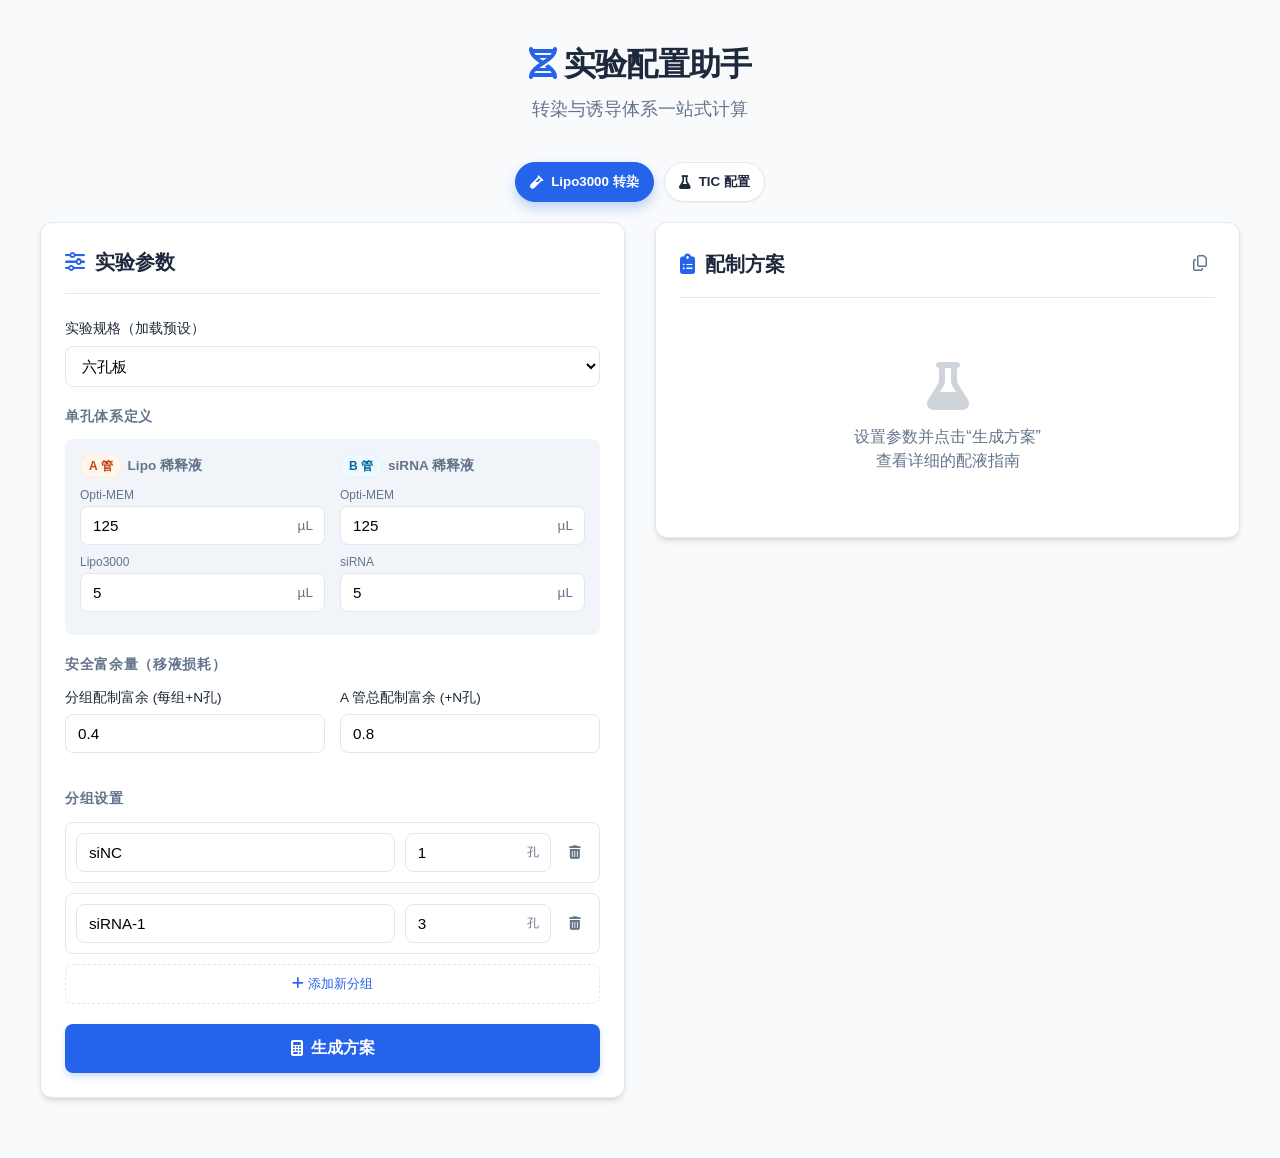
==== index.html @ b75cbf23 "Add TIC module and Pages workflow" ====
<!DOCTYPE html>
<html lang="zh-CN">
<head>
    <meta charset="UTF-8">
    <meta name="viewport" content="width=device-width, initial-scale=1.0">
    <title>分子生物学实验助手</title>
    <link rel="stylesheet" href="style.css">
    <link rel="stylesheet" href="https://cdnjs.cloudflare.com/ajax/libs/font-awesome/6.4.0/css/all.min.css">
</head>
<body>
    <div class="container">
        <header>
            <h1><i class="fas fa-dna" style="color: var(--primary);"></i> 实验配置助手</h1>
            <p>转染与诱导体系一站式计算</p>
        </header>

        <div class="tabs">
            <button class="tab-btn active" data-target="module-lipo"><i class="fas fa-vial"></i> Lipo3000 转染</button>
            <button class="tab-btn" data-target="module-tic"><i class="fas fa-flask"></i> TIC 配置</button>
        </div>

        <div id="module-lipo" class="module active">
            <div class="app-grid">
                <!-- Left Column: Configuration -->
                <section class="card">
                <div class="card-header">
                    <div class="card-title"><i class="fas fa-sliders-h"></i> 实验参数</div>
                </div>

                <!-- Standard Selection -->
                <div class="form-group">
                    <label>实验规格（加载预设）</label>
                    <select id="plateType" onchange="loadPreset()">
                        <option value="6well">六孔板</option>
                        <option value="60mm">60mm 培养皿</option>
                    </select>
                </div>

                <div class="section-title">单孔体系定义</div>
                
                <div class="volume-grid">
                    <div class="vol-box">
                        <h4><span class="tag tag-a">A 管</span> Lipo 稀释液</h4>
                        <label class="input-label-small">Opti-MEM</label>
                        <div class="input-with-unit">
                            <input type="number" id="volOptiA" step="1">
                            <span>µL</span>
                        </div>
                        <label class="input-label-small">Lipo3000</label>
                        <div class="input-with-unit">
                            <input type="number" id="volLipo" step="0.1">
                            <span>µL</span>
                        </div>
                    </div>
                    <div class="vol-box">
                        <h4><span class="tag tag-b">B 管</span> siRNA 稀释液</h4>
                        <label class="input-label-small">Opti-MEM</label>
                        <div class="input-with-unit">
                            <input type="number" id="volOptiB" step="1">
                            <span>µL</span>
                        </div>
                        <label class="input-label-small">siRNA</label>
                        <div class="input-with-unit">
                            <input type="number" id="volSiRNA" step="0.1">
                            <span>µL</span>
                        </div>
                    </div>
                </div>

                <div class="section-title">安全富余量（移液损耗）</div>
                <div style="display: grid; grid-template-columns: 1fr 1fr; gap: 15px;">
                    <div class="form-group">
                        <label style="font-size: 0.85rem;">分组配制富余 (每组+N孔)</label>
                        <div class="tooltip-container">
                            <input type="number" id="groupExtraWells" value="0.4" step="0.1" min="0">
                            <span class="tooltip-text">防止加样到孔里时不够 (推荐 0.2-0.5)</span>
                        </div>
                    </div>
                    <div class="form-group">
                        <label style="font-size: 0.85rem;">A 管总配制富余 (+N孔)</label>
                        <div class="tooltip-container">
                            <input type="number" id="extraWells" value="0.8" step="0.1" min="0">
                            <span class="tooltip-text">防止分装到 B 管时不够 (推荐 0.5-1.0)</span>
                        </div>
                    </div>
                </div>

                <div class="section-title">分组设置</div>
                <div id="groupsList" class="group-list">
                    <!-- Groups injected by JS -->
                </div>
                <button class="btn-add" onclick="addGroup()"><i class="fas fa-plus"></i> 添加新分组</button>

                <button class="btn-primary" onclick="calculate()">
                        <i class="fas fa-calculator"></i> 生成方案
                    </button>
            </section>

            <!-- Right Column: Results -->
            <section class="card" id="resultContainer">
                <div class="card-header">
                    <div class="card-title"><i class="fas fa-clipboard-list"></i> 配制方案</div>
                    <button class="btn-icon" onclick="copyProtocol()" title="复制文本" style="font-size: 1rem;"><i class="far fa-copy"></i></button>
                </div>

                <div id="resultPlaceholder" class="result-empty">
                    <i class="fas fa-flask"></i>
                    <p>设置参数并点击“生成方案”<br>查看详细的配液指南</p>
                </div>

                <div id="resultContent" class="result-content" style="display: none;">
                    <div class="summary-badge">
                        <i class="fas fa-info-circle"></i>
                        <span id="summaryText">摘要信息...</span>
                    </div>

                    <!-- Tube A Recipe -->
                    <div class="recipe-block">
                        <div class="recipe-header">
                            <h3>1. 配制 A 管（共用混合液）</h3>
                            <span class="tag tag-a">共用混合液</span>
                        </div>
                        <table class="data-table">
                            <thead>
                                <tr>
                                    <th>成分</th>
                                    <th>单孔量</th>
                                    <th>总配制量</th>
                                </tr>
                            </thead>
                            <tbody id="tubeABody">
                                <!-- JS Injected -->
                            </tbody>
                        </table>
                    </div>

                    <!-- Tube B List -->
                    <div class="recipe-block">
                        <div class="recipe-header">
                            <h3>2. 配制 B 管（各组分装）</h3>
                            <span class="tag tag-b">按组配制</span>
                        </div>
                        <div id="tubeBContainer">
                            <!-- JS Injected -->
                        </div>
                    </div>

                    <!-- Protocol Text -->
                    <div class="recipe-block">
                        <div class="recipe-header" style="border:none; margin-bottom:0;">
                            <h3><i class="fas fa-code"></i> 实验记录文本</h3>
                        </div>
                        <div class="protocol-box">
                            <button class="btn-copy" onclick="copyProtocol()">复制</button>
                            <div id="protocolText"></div>
                        </div>
                    </div>
                </div>
            </section>
            </div>
        </div>

        <div id="module-tic" class="module">
            <div class="app-grid">
                <section class="card">
                    <div class="card-header">
                        <div class="card-title"><i class="fas fa-sliders-h"></i> TIC 参数</div>
                    </div>

                    <div class="section-title">母液浓度</div>
                    <div class="volume-grid">
                        <div class="vol-box">
                            <label class="input-label-small">TNF (ng/mL)</label>
                            <div class="input-with-unit">
                                <input type="number" id="ticTnfStock" value="2500" step="10" min="0">
                                <span>ng/mL</span>
                            </div>
                            <label class="input-label-small">IL-1α (ng/mL)</label>
                            <div class="input-with-unit">
                                <input type="number" id="ticIl1Stock" value="2500" step="10" min="0">
                                <span>ng/mL</span>
                            </div>
                        </div>
                        <div class="vol-box">
                            <label class="input-label-small">C1q (mg/mL)</label>
                            <div class="input-with-unit">
                                <input type="number" id="ticC1qStock" value="1.04" step="0.01" min="0">
                                <span>mg/mL</span>
                            </div>
                        </div>
                    </div>

                    <div class="section-title">工作浓度</div>
                    <div class="volume-grid">
                        <div class="vol-box">
                            <label class="input-label-small">TNF (ng/mL)</label>
                            <div class="input-with-unit">
                                <input type="number" id="ticTnfWork" value="30" step="1" min="0">
                                <span>ng/mL</span>
                            </div>
                            <label class="input-label-small">IL-1α (ng/mL)</label>
                            <div class="input-with-unit">
                                <input type="number" id="ticIl1Work" value="3" step="0.1" min="0">
                                <span>ng/mL</span>
                            </div>
                        </div>
                        <div class="vol-box">
                            <label class="input-label-small">C1q (ng/mL)</label>
                            <div class="input-with-unit">
                                <input type="number" id="ticC1qWork" value="400" step="10" min="0">
                                <span>ng/mL</span>
                            </div>
                        </div>
                    </div>

                    <div class="section-title">培养体系</div>
                    <div style="display: grid; grid-template-columns: 1fr 1fr; gap: 15px;">
                        <div class="form-group">
                            <label>需要孔数</label>
                            <input type="number" id="ticWells" value="6" min="1" step="1">
                        </div>
                        <div class="form-group">
                            <label>每孔体积</label>
                            <div class="input-with-unit">
                                <input type="number" id="ticVolPerWell" value="2" min="0.1" step="0.1">
                                <span>mL</span>
                            </div>
                        </div>
                    </div>
                    <div class="form-group">
                        <label>富余孔数</label>
                        <input type="number" id="ticExtraWells" value="1" min="0" step="1">
                    </div>

                    <button class="btn-primary" onclick="calculateTic()">
                        <i class="fas fa-calculator"></i> 生成方案
                    </button>
                </section>

                <section class="card" id="ticResultContainer">
                    <div class="card-header">
                        <div class="card-title"><i class="fas fa-clipboard-list"></i> TIC 配制方案</div>
                        <button class="btn-icon" onclick="copyTicProtocol()" title="复制文本" style="font-size: 1rem;"><i class="far fa-copy"></i></button>
                    </div>

                    <div id="ticResultPlaceholder" class="result-empty">
                        <i class="fas fa-flask"></i>
                        <p>设置参数并点击“生成方案”<br>查看 TIC 配液结果</p>
                    </div>

                    <div id="ticResultContent" class="result-content" style="display: none;">
                        <div class="summary-badge">
                            <i class="fas fa-info-circle"></i>
                            <span id="ticSummaryText">摘要信息...</span>
                        </div>

                        <div class="recipe-block">
                            <div class="recipe-header">
                                <h3>1. TIC 混合液配制</h3>
                                <span class="tag tag-a">总体系</span>
                            </div>
                            <table class="data-table">
                                <thead>
                                    <tr>
                                        <th>成分</th>
                                        <th>加入量</th>
                                    </tr>
                                </thead>
                                <tbody id="ticMixBody">
                                    <!-- JS Injected -->
                                </tbody>
                            </table>
                        </div>

                        <div class="recipe-block">
                            <div class="recipe-header">
                                <h3>2. 管子建议</h3>
                                <span class="tag tag-b">分装提示</span>
                            </div>
                            <div id="ticTubeSuggestion" class="group-card" style="margin-bottom:0;"></div>
                        </div>

                        <div class="recipe-block">
                            <div class="recipe-header">
                                <h3>3. 每管配制量</h3>
                                <span class="tag tag-b">同规格分装</span>
                            </div>
                            <table class="data-table">
                                <thead>
                                    <tr>
                                        <th>成分</th>
                                        <th>每管加入量</th>
                                    </tr>
                                </thead>
                                <tbody id="ticPerTubeBody">
                                    <!-- JS Injected -->
                                </tbody>
                            </table>
                        </div>

                        <div class="recipe-block">
                            <div class="recipe-header" style="border:none; margin-bottom:0;">
                                <h3><i class="fas fa-code"></i> 实验记录文本</h3>
                            </div>
                            <div class="protocol-box">
                                <button class="btn-copy" onclick="copyTicProtocol()">复制</button>
                                <div id="ticProtocolText"></div>
                            </div>
                        </div>
                    </div>
                </section>
            </div>
        </div>
    </div>

    <script src="script.js"></script>
</body>
</html>
---- style.css ----
:root {
    --primary: #2563eb;       /* Modern Blue */
    --primary-hover: #1d4ed8;
    --secondary: #64748b;     /* Slate Gray */
    --bg-page: #f8fafc;       /* Very Light Blue/Gray */
    --bg-card: #ffffff;
    --text-main: #1e293b;     /* Dark Slate */
    --text-muted: #64748b;
    --border: #e2e8f0;
    --success: #10b981;
    --danger: #ef4444;
    --radius: 12px;
    --shadow-sm: 0 1px 2px 0 rgb(0 0 0 / 0.05);
    --shadow-md: 0 4px 6px -1px rgb(0 0 0 / 0.1), 0 2px 4px -2px rgb(0 0 0 / 0.1);
}

* {
    box-sizing: border-box;
    margin: 0;
    padding: 0;
}

body {
    font-family: -apple-system, BlinkMacSystemFont, "Segoe UI", Roboto, Helvetica, Arial, sans-serif;
    background-color: var(--bg-page);
    color: var(--text-main);
    line-height: 1.5;
    padding: 20px;
}

.container {
    max-width: 1200px;
    margin: 0 auto;
    padding-bottom: 40px;
}

/* Header */
header {
    text-align: center;
    margin-bottom: 40px;
    padding-top: 20px;
}

header h1 {
    font-size: 2rem;
    font-weight: 800;
    color: var(--text-main);
    letter-spacing: -0.025em;
    margin-bottom: 8px;
}

header p {
    color: var(--text-muted);
    font-size: 1.1rem;
}

/* Tabs */
.tabs {
    display: flex;
    gap: 10px;
    justify-content: center;
    margin-bottom: 20px;
    flex-wrap: wrap;
}

.tab-btn {
    border: 1px solid var(--border);
    background: white;
    color: var(--text-main);
    padding: 10px 14px;
    border-radius: 999px;
    cursor: pointer;
    font-weight: 600;
    display: inline-flex;
    align-items: center;
    gap: 8px;
    transition: all 0.2s;
    box-shadow: var(--shadow-sm);
}

.tab-btn:hover {
    border-color: var(--primary);
    color: var(--primary);
}

.tab-btn.active {
    background: var(--primary);
    border-color: var(--primary);
    color: white;
    box-shadow: 0 6px 12px rgba(37, 99, 235, 0.25);
}

.module {
    display: none;
}

.module.active {
    display: block;
}

/* Main Layout */
.app-grid {
    display: grid;
    grid-template-columns: 1fr 1fr;
    gap: 30px;
    align-items: start;
}

@media (max-width: 900px) {
    .app-grid {
        grid-template-columns: 1fr;
    }
}

/* Cards */
.card {
    background: var(--bg-card);
    border-radius: var(--radius);
    box-shadow: var(--shadow-md);
    padding: 24px;
    border: 1px solid var(--border);
}

.card-header {
    display: flex;
    justify-content: space-between;
    align-items: center;
    margin-bottom: 24px;
    padding-bottom: 16px;
    border-bottom: 1px solid var(--border);
}

.card-title {
    font-size: 1.25rem;
    font-weight: 700;
    color: var(--text-main);
    display: flex;
    align-items: center;
    gap: 10px;
}

.card-title i {
    color: var(--primary);
}

/* Form Elements */
.section-title {
    font-size: 0.85rem;
    text-transform: uppercase;
    letter-spacing: 0.05em;
    color: var(--text-muted);
    font-weight: 700;
    margin-bottom: 12px;
    margin-top: 20px;
}

.section-title:first-child {
    margin-top: 0;
}

.form-group {
    margin-bottom: 16px;
}

label {
    display: block;
    font-size: 0.9rem;
    font-weight: 500;
    margin-bottom: 6px;
    color: var(--text-main);
}

select, input {
    width: 100%;
    padding: 10px 12px;
    border: 1px solid var(--border);
    border-radius: 8px;
    font-size: 0.95rem;
    transition: border-color 0.15s, box-shadow 0.15s;
    background: #fff;
}

select:focus, input:focus {
    outline: none;
    border-color: var(--primary);
    box-shadow: 0 0 0 3px rgba(37, 99, 235, 0.1);
}

/* Custom Volumes Grid */
.volume-grid {
    display: grid;
    grid-template-columns: 1fr 1fr;
    gap: 15px;
    background: #f1f5f9;
    padding: 15px;
    border-radius: 8px;
    margin-bottom: 15px;
}

.vol-box h4 {
    font-size: 0.85rem;
    color: var(--secondary);
    margin-bottom: 8px;
    display: flex;
    align-items: center;
    gap: 6px;
}

.input-with-unit {
    position: relative;
    margin-bottom: 8px;
}

.input-with-unit input {
    padding-right: 40px;
}

.input-with-unit span {
    position: absolute;
    right: 12px;
    top: 50%;
    transform: translateY(-50%);
    color: var(--text-muted);
    font-size: 0.85rem;
    pointer-events: none;
}

.input-label-small {
    font-size: 0.75rem;
    color: var(--secondary);
    margin-bottom: 2px;
    display: block;
}

/* Group List */
.group-list {
    display: flex;
    flex-direction: column;
    gap: 10px;
}

.group-item {
    display: flex;
    gap: 10px;
    align-items: center;
    background: #fff;
    border: 1px solid var(--border);
    padding: 10px;
    border-radius: 8px;
    transition: transform 0.1s;
}

.group-item:hover {
    border-color: var(--primary);
}

.group-item input[type="text"] {
    flex: 2;
}

.group-item input[type="number"] {
    flex: 1;
}

.btn-icon {
    background: none;
    border: none;
    color: var(--text-muted);
    cursor: pointer;
    padding: 8px;
    border-radius: 6px;
    transition: all 0.2s;
}

.btn-icon:hover {
    background: #fee2e2;
    color: var(--danger);
}

.btn-add {
    width: 100%;
    padding: 10px;
    margin-top: 10px;
    background: white;
    border: 1px dashed var(--border);
    color: var(--primary);
    border-radius: 8px;
    cursor: pointer;
    font-weight: 500;
    transition: all 0.2s;
}

.btn-add:hover {
    background: #eff6ff;
    border-color: var(--primary);
}

/* Primary Action */
.btn-primary {
    width: 100%;
    background: var(--primary);
    color: white;
    border: none;
    padding: 14px;
    border-radius: 8px;
    font-size: 1rem;
    font-weight: 600;
    cursor: pointer;
    box-shadow: 0 4px 6px rgba(37, 99, 235, 0.2);
    transition: all 0.2s;
    margin-top: 20px;
    display: flex;
    justify-content: center;
    align-items: center;
    gap: 8px;
}

.btn-primary:hover {
    background: var(--primary-hover);
    transform: translateY(-1px);
    box-shadow: 0 6px 8px rgba(37, 99, 235, 0.3);
}

.btn-primary:active {
    transform: translateY(0);
}

/* Results Section */
.result-empty {
    text-align: center;
    color: var(--text-muted);
    padding: 40px 20px;
}

.result-empty i {
    font-size: 3rem;
    margin-bottom: 15px;
    opacity: 0.3;
}

.result-content {
    animation: fadeIn 0.3s ease-out;
}

@keyframes fadeIn {
    from { opacity: 0; transform: translateY(10px); }
    to { opacity: 1; transform: translateY(0); }
}

.summary-badge {
    background: #eff6ff;
    color: var(--primary);
    padding: 12px;
    border-radius: 8px;
    font-size: 0.9rem;
    margin-bottom: 20px;
    border: 1px solid #dbeafe;
    display: flex;
    align-items: center;
    gap: 10px;
}

.recipe-block {
    margin-bottom: 24px;
}

.recipe-header {
    display: flex;
    justify-content: space-between;
    align-items: flex-end;
    margin-bottom: 10px;
    padding-bottom: 5px;
    border-bottom: 2px solid var(--border);
}

.recipe-header h3 {
    font-size: 1rem;
    font-weight: 700;
    color: var(--text-main);
}

.tag {
    font-size: 0.75rem;
    padding: 2px 8px;
    border-radius: 12px;
    font-weight: 600;
}

.tag-a { background: #fff7ed; color: #c2410c; border: 1px solid #ffedd5; }
.tag-b { background: #f0f9ff; color: #0369a1; border: 1px solid #e0f2fe; }

/* Tables */
.data-table {
    width: 100%;
    border-collapse: separate;
    border-spacing: 0;
    font-size: 0.9rem;
}

.data-table th {
    text-align: left;
    padding: 8px 12px;
    color: var(--text-muted);
    font-weight: 600;
    font-size: 0.8rem;
    border-bottom: 1px solid var(--border);
}

.data-table td {
    padding: 10px 12px;
    border-bottom: 1px solid var(--bg-page);
    color: var(--text-main);
}

.data-table tr:last-child td {
    border-bottom: none;
}

.val-highlight {
    font-weight: 700;
    color: var(--primary);
}

.group-card {
    background: #f8fafc;
    border-radius: 8px;
    padding: 15px;
    margin-bottom: 12px;
    border: 1px solid var(--border);
}

.group-card-header {
    display: flex;
    justify-content: space-between;
    font-weight: 600;
    margin-bottom: 8px;
    color: var(--text-main);
}

/* Protocol */
.protocol-box {
    position: relative;
    background: #1e293b;
    color: #e2e8f0;
    padding: 15px;
    border-radius: 8px;
    font-family: 'Menlo', 'Monaco', monospace;
    font-size: 0.85rem;
    white-space: pre-wrap;
    max-height: 300px;
    overflow-y: auto;
    margin-top: 10px;
}

.btn-copy {
    position: absolute;
    top: 10px;
    right: 10px;
    background: rgba(255,255,255,0.1);
    border: none;
    color: white;
    padding: 4px 8px;
    border-radius: 4px;
    cursor: pointer;
    font-size: 0.75rem;
}

.btn-copy:hover {
    background: rgba(255,255,255,0.2);
}

/* Tooltips */
.tooltip-container {
    position: relative;
    display: inline-block;
    width: 100%;
}

.tooltip-container input {
    width: 100%;
}

.tooltip-text {
    visibility: hidden;
    width: 200px;
    background-color: #333;
    color: #fff;
    text-align: center;
    border-radius: 6px;
    padding: 5px;
    position: absolute;
    z-index: 1;
    bottom: 125%;
    left: 50%;
    margin-left: -100px;
    opacity: 0;
    transition: opacity 0.3s;
    font-size: 0.8rem;
    pointer-events: none;
}

.tooltip-container:hover .tooltip-text {
    visibility: visible;
    opacity: 1;
}
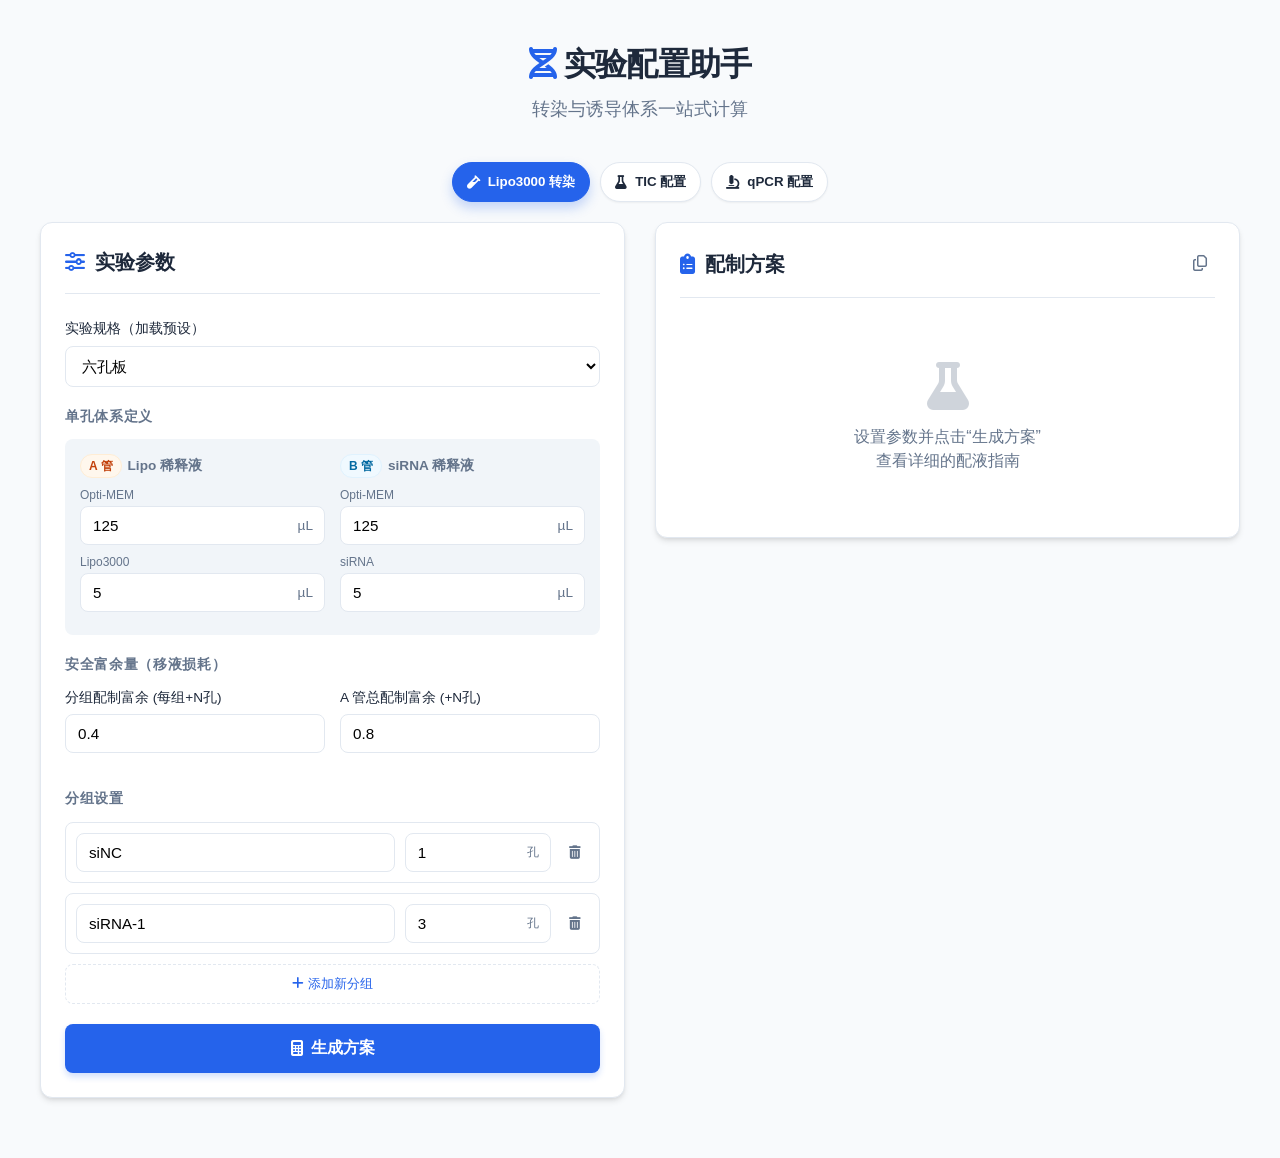
==== commit 8b9743c5: "feat: add and refine qPCR configuration workflow" ====
--- a/index.html
+++ b/index.html
@@ -17,6 +17,7 @@
         <div class="tabs">
             <button class="tab-btn active" data-target="module-lipo"><i class="fas fa-vial"></i> Lipo3000 转染</button>
             <button class="tab-btn" data-target="module-tic"><i class="fas fa-flask"></i> TIC 配置</button>
+            <button class="tab-btn" data-target="module-qpcr"><i class="fas fa-microscope"></i> qPCR 配置</button>
         </div>
 
         <div id="module-lipo" class="module active">
@@ -311,6 +312,131 @@
                 </section>
             </div>
         </div>
+
+        <div id="module-qpcr" class="module">
+            <div class="app-grid">
+                <section class="card">
+                    <div class="card-header">
+                        <div class="card-title"><i class="fas fa-sliders-h"></i> qPCR 参数</div>
+                    </div>
+
+                    <div class="section-title">逆转录输入（20µl体系）</div>
+                    <div class="form-group">
+                        <label>目标逆转录 RNA 含量 (ng)</label>
+                        <div class="tooltip-container">
+                            <input type="number" id="qpcrTargetRnaNg" value="1000" min="1" step="10">
+                            <span class="tooltip-text">推荐范围：500-1000 ng</span>
+                        </div>
+                    </div>
+
+                    <div class="section-title">qPCR cDNA 输入</div>
+                    <div class="form-group">
+                        <label class="label-with-tip">每孔加入 cDNA 含量 (ng) <span class="inline-tip">建议 5-10 ng</span></label>
+                        <div class="tooltip-container">
+                            <input type="number" id="qpcrCdnaNgPerWell" value="10" min="0.1" step="0.1">
+                            <span class="tooltip-text">建议范围：5-10 ng</span>
+                        </div>
+                    </div>
+
+                    <div class="section-title">排板设置</div>
+                    <div style="display: grid; grid-template-columns: 1fr 1fr; gap: 15px;">
+                        <div class="form-group">
+                            <label>每组/基因平行孔</label>
+                            <input type="number" id="qpcrReplicates" value="3" min="1" step="1">
+                        </div>
+                        <div class="form-group">
+                            <label>富余孔数</label>
+                            <input type="number" id="qpcrExtraWells" value="2" min="0" step="1">
+                        </div>
+                    </div>
+
+                    <div class="section-title">分组设置</div>
+                    <div id="qpcrGroupsList" class="group-list"></div>
+                    <button class="btn-add" onclick="addQpcrGroup()"><i class="fas fa-plus"></i> 添加分组</button>
+
+                    <div class="section-title">基因设置</div>
+                    <div id="qpcrGenesList" class="group-list"></div>
+                    <button class="btn-add" onclick="addQpcrGene()"><i class="fas fa-plus"></i> 添加基因</button>
+
+                    <button class="btn-primary" onclick="calculateQpcr()">
+                        <i class="fas fa-calculator"></i> 生成方案
+                    </button>
+                </section>
+
+                <section class="card" id="qpcrResultContainer">
+                    <div class="card-header">
+                        <div class="card-title"><i class="fas fa-clipboard-list"></i> qPCR 方案</div>
+                        <button class="btn-icon" onclick="copyQpcrProtocol()" title="复制文本" style="font-size: 1rem;"><i class="far fa-copy"></i></button>
+                    </div>
+
+                    <div id="qpcrResultPlaceholder" class="result-empty">
+                        <i class="fas fa-microscope"></i>
+                        <p>设置参数并点击“生成方案”<br>查看 qPCR 配置与排板</p>
+                    </div>
+
+                    <div id="qpcrResultContent" class="result-content" style="display: none;">
+                        <div class="summary-badge">
+                            <i class="fas fa-info-circle"></i>
+                            <span id="qpcrSummaryText">摘要信息...</span>
+                        </div>
+
+                        <div id="qpcrAlerts"></div>
+
+                        <div class="recipe-block">
+                            <div class="recipe-header">
+                                <h3>1. 逆转录与稀释计算</h3>
+                                <span class="tag tag-a">核心参数</span>
+                            </div>
+                            <table class="data-table">
+                                <tbody id="qpcrCalcBody"></tbody>
+                            </table>
+                        </div>
+
+                        <div class="recipe-block">
+                            <div class="recipe-header">
+                                <h3>2. 逆转录体系配置（20 µL，按样品列）</h3>
+                                <span class="tag tag-a">RT Mix</span>
+                            </div>
+                            <div id="qpcrRtContainer"></div>
+                        </div>
+
+                        <div class="recipe-block">
+                            <div class="recipe-header">
+                                <h3>3. qPCR 上板体系 A（引物预混管，15 µL/孔）</h3>
+                                <span class="tag tag-b">先加</span>
+                            </div>
+                            <div id="qpcrTube1Container"></div>
+                        </div>
+
+                        <div class="recipe-block">
+                            <div class="recipe-header">
+                                <h3>4. qPCR 上板体系 B（cDNA 样品管，5 µL/孔）</h3>
+                                <span class="tag tag-b">后加</span>
+                            </div>
+                            <div id="qpcrTube2Container"></div>
+                        </div>
+
+                        <div class="recipe-block">
+                            <div class="recipe-header">
+                                <h3>5. 96 孔板排布示例</h3>
+                                <span class="tag tag-b">8x12</span>
+                            </div>
+                            <div id="qpcrPlateContainer"></div>
+                        </div>
+
+                        <div class="recipe-block">
+                            <div class="recipe-header" style="border:none; margin-bottom:0;">
+                                <h3><i class="fas fa-code"></i> 实验记录文本</h3>
+                            </div>
+                            <div class="protocol-box">
+                                <button class="btn-copy" onclick="copyQpcrProtocol()">复制</button>
+                                <div id="qpcrProtocolText"></div>
+                            </div>
+                        </div>
+                    </div>
+                </section>
+            </div>
+        </div>
     </div>
 
     <script src="script.js"></script>
--- a/style.css
+++ b/style.css
@@ -101,9 +101,13 @@
 /* Main Layout */
 .app-grid {
     display: grid;
-    grid-template-columns: 1fr 1fr;
+    grid-template-columns: minmax(0, 1fr) minmax(0, 1fr);
     gap: 30px;
     align-items: start;
+}
+
+.app-grid > .card {
+    min-width: 0;
 }
 
 @media (max-width: 900px) {
@@ -503,3 +507,155 @@
     visibility: visible;
     opacity: 1;
 }
+
+.label-with-tip {
+    display: flex;
+    align-items: center;
+    justify-content: space-between;
+    gap: 8px;
+}
+
+.inline-tip {
+    font-size: 0.75rem;
+    font-weight: 600;
+    color: #0369a1;
+    background: #e0f2fe;
+    border: 1px solid #bae6fd;
+    border-radius: 999px;
+    padding: 2px 8px;
+}
+
+.qpcr-warn {
+    background: #fff7ed;
+    border-color: #fed7aa;
+    color: #c2410c;
+}
+
+.rt-table-wrap {
+    width: 100%;
+    overflow-x: auto;
+    border: 1px solid var(--border);
+    border-radius: 8px;
+}
+
+.rt-table {
+    min-width: 680px;
+}
+
+.rt-table th:first-child,
+.rt-table td:first-child {
+    position: sticky;
+    left: 0;
+    background: #f8fafc;
+    z-index: 1;
+    min-width: 160px;
+}
+
+.plate-wrap {
+    width: 100%;
+    overflow-x: auto;
+    border: 1px solid var(--border);
+    border-radius: 8px;
+}
+
+.plate-table {
+    width: 100%;
+    min-width: 880px;
+    border-collapse: collapse;
+    font-size: 0.75rem;
+}
+
+.plate-table th,
+.plate-table td {
+    border: 1px solid var(--border);
+    text-align: center;
+    padding: 6px 4px;
+    vertical-align: middle;
+}
+
+.plate-table th {
+    background: #f8fafc;
+    color: var(--text-muted);
+    font-weight: 600;
+}
+
+.plate-cell {
+    background: #fefefe;
+    width: 72px;
+    height: 32px;
+}
+
+.plate-cell.empty {
+    color: #cbd5e1;
+    background: #f8fafc;
+}
+
+.plate-cell.filled {
+    background: #eff6ff;
+}
+
+.well-dot {
+    color: #2563eb;
+    font-size: 0.8rem;
+    font-weight: 700;
+}
+
+.axis-main {
+    font-weight: 700;
+    color: var(--text-main);
+    line-height: 1.1;
+}
+
+.axis-note {
+    color: var(--text-muted);
+    font-size: 0.65rem;
+    line-height: 1.1;
+    margin-top: 2px;
+    white-space: nowrap;
+    max-width: 92px;
+    overflow: hidden;
+    text-overflow: ellipsis;
+}
+
+#module-qpcr .app-grid {
+    grid-template-columns: minmax(340px, 0.9fr) minmax(0, 1.35fr);
+}
+
+#module-qpcr .qpcr-group-item {
+    display: grid;
+    grid-template-columns: minmax(140px, 1fr) minmax(140px, 1fr) auto;
+    gap: 10px;
+    align-items: center;
+}
+
+#module-qpcr .qpcr-gene-item {
+    display: grid;
+    grid-template-columns: minmax(220px, 1fr) auto;
+    gap: 10px;
+    align-items: center;
+}
+
+#module-qpcr .qpcr-group-item .input-with-unit {
+    margin-bottom: 0;
+}
+
+#module-qpcr .qpcr-group-item input,
+#module-qpcr .qpcr-gene-item input {
+    min-width: 0;
+}
+
+.plate-hint {
+    font-size: 0.78rem;
+    color: var(--text-muted);
+    margin-bottom: 8px;
+}
+
+.plate-hint-warn {
+    color: #b45309;
+}
+
+@media (max-width: 1100px) {
+    #module-qpcr .app-grid {
+        grid-template-columns: 1fr;
+    }
+}
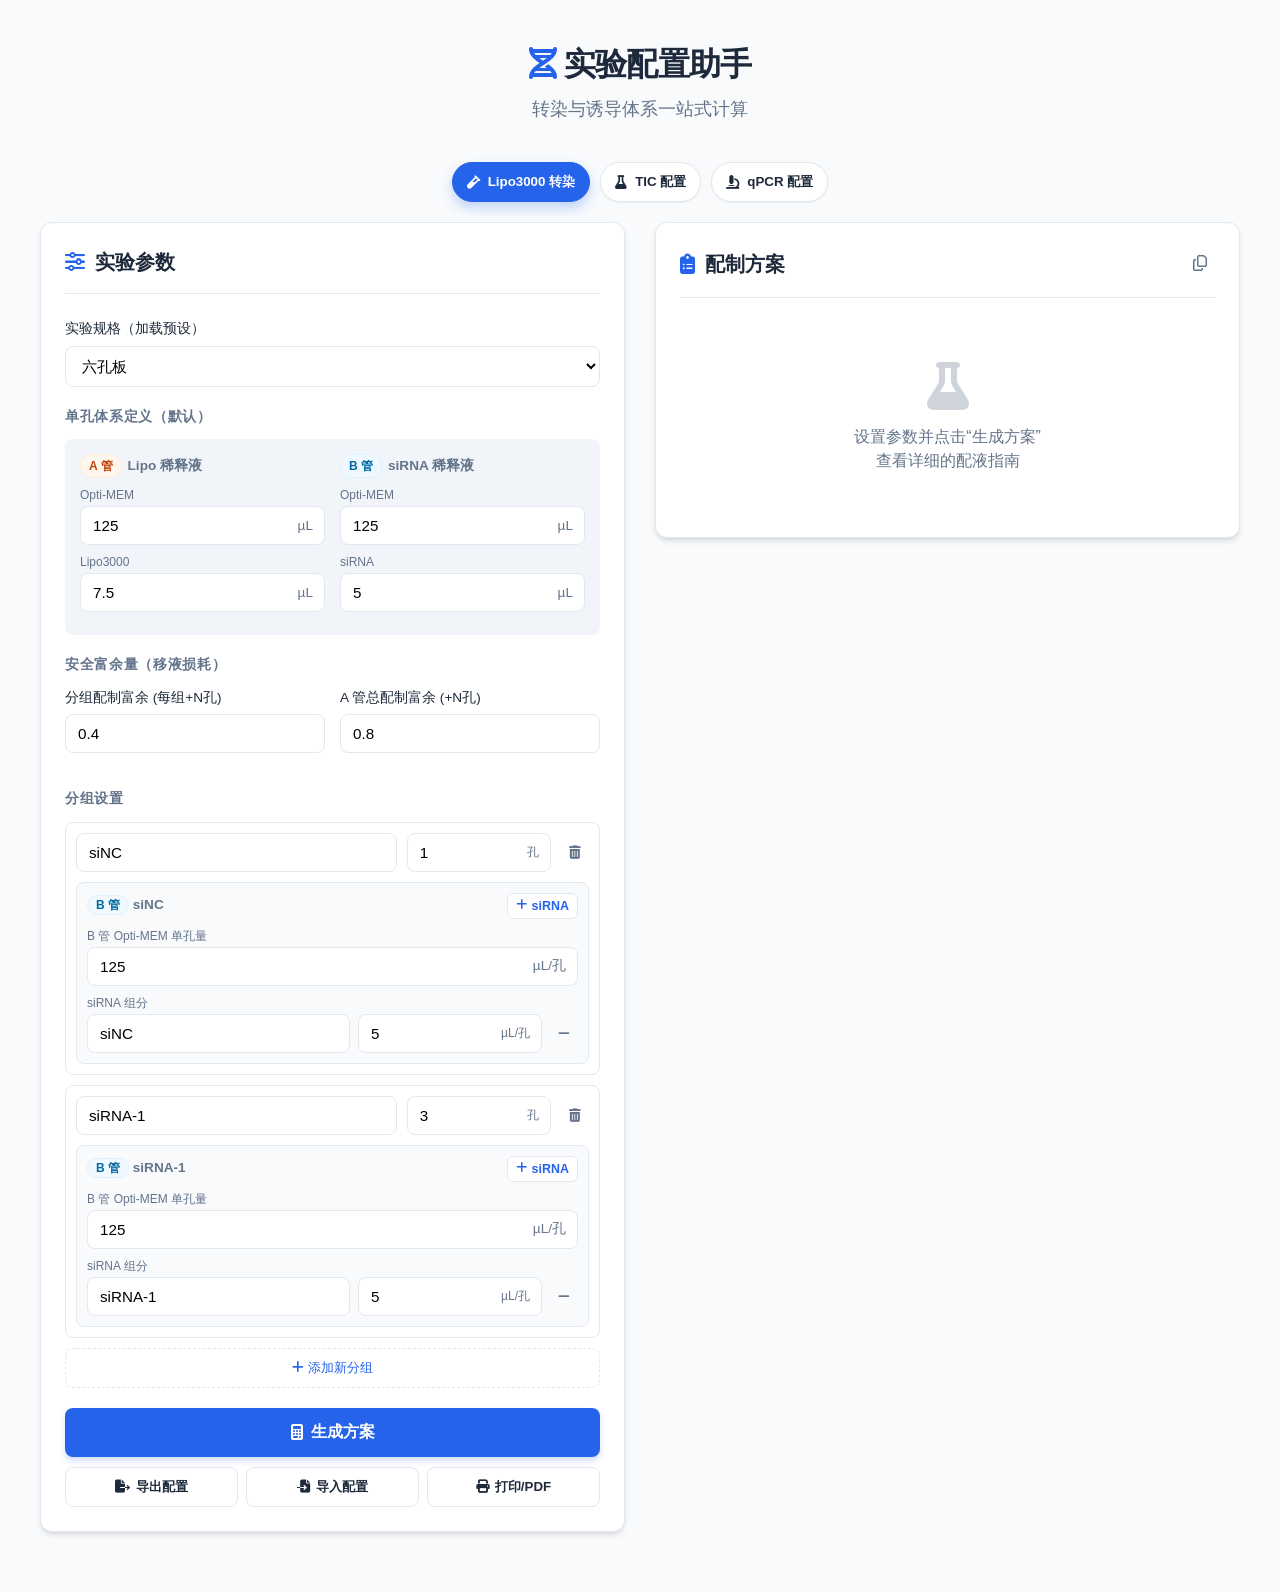
==== commit a1499bdf: "Update lipo3000 calculator workflow" ====
--- a/index.html
+++ b/index.html
@@ -33,11 +33,12 @@
                     <label>实验规格（加载预设）</label>
                     <select id="plateType" onchange="loadPreset()">
                         <option value="6well">六孔板</option>
+                        <option value="12well">12孔板</option>
                         <option value="60mm">60mm 培养皿</option>
                     </select>
                 </div>
 
-                <div class="section-title">单孔体系定义</div>
+                <div class="section-title">单孔体系定义（默认）</div>
                 
                 <div class="volume-grid">
                     <div class="vol-box">
@@ -95,6 +96,12 @@
                 <button class="btn-primary" onclick="calculate()">
                         <i class="fas fa-calculator"></i> 生成方案
                     </button>
+                <div class="action-grid">
+                    <button class="btn-secondary" onclick="exportLipoConfig()"><i class="fas fa-file-export"></i> 导出配置</button>
+                    <button class="btn-secondary" onclick="triggerImportLipoConfig()"><i class="fas fa-file-import"></i> 导入配置</button>
+                    <button class="btn-secondary" onclick="exportLipoPrintPdf()"><i class="fas fa-print"></i> 打印/PDF</button>
+                </div>
+                <input type="file" id="lipoConfigFile" accept="application/json,.json" style="display:none;" onchange="importLipoConfig(event)">
             </section>
 
             <!-- Right Column: Results -->
@@ -161,6 +168,8 @@
             </div>
         </div>
 
+        <div id="printArea" class="print-area" aria-hidden="true"></div>
+
         <div id="module-tic" class="module">
             <div class="app-grid">
                 <section class="card">
@@ -366,7 +375,11 @@
                 <section class="card" id="qpcrResultContainer">
                     <div class="card-header">
                         <div class="card-title"><i class="fas fa-clipboard-list"></i> qPCR 方案</div>
-                        <button class="btn-icon" onclick="copyQpcrProtocol()" title="复制文本" style="font-size: 1rem;"><i class="far fa-copy"></i></button>
+                        <div class="header-actions">
+                            <button class="btn-icon btn-icon-neutral" onclick="copyQpcrProtocol()" title="复制实验记录" style="font-size: 1rem;"><i class="far fa-copy"></i></button>
+                            <button class="btn-icon btn-icon-neutral" onclick="downloadQpcrProtocolTxt()" title="下载 TXT 记录" style="font-size: 1rem;"><i class="fas fa-download"></i></button>
+                            <button class="btn-icon btn-icon-neutral" onclick="downloadQpcrPrintHtml()" title="下载打印版" style="font-size: 1rem;"><i class="fas fa-print"></i></button>
+                        </div>
                     </div>
 
                     <div id="qpcrResultPlaceholder" class="result-empty">
@@ -429,7 +442,6 @@
                                 <h3><i class="fas fa-code"></i> 实验记录文本</h3>
                             </div>
                             <div class="protocol-box">
-                                <button class="btn-copy" onclick="copyQpcrProtocol()">复制</button>
                                 <div id="qpcrProtocolText"></div>
                             </div>
                         </div>
--- a/style.css
+++ b/style.css
@@ -245,8 +245,9 @@
 
 .group-item {
     display: flex;
+    flex-direction: column;
     gap: 10px;
-    align-items: center;
+    align-items: stretch;
     background: #fff;
     border: 1px solid var(--border);
     padding: 10px;
@@ -264,6 +265,64 @@
 
 .group-item input[type="number"] {
     flex: 1;
+}
+
+.group-main-row {
+    display: grid;
+    grid-template-columns: minmax(140px, 1fr) minmax(90px, 0.45fr) auto;
+    gap: 10px;
+    align-items: center;
+}
+
+.group-b-config {
+    background: #f8fafc;
+    border: 1px solid var(--border);
+    border-radius: 8px;
+    padding: 10px;
+}
+
+.group-b-title {
+    display: flex;
+    align-items: center;
+    justify-content: space-between;
+    gap: 8px;
+    font-size: 0.85rem;
+    font-weight: 700;
+    color: var(--secondary);
+    margin-bottom: 8px;
+}
+
+.sirna-list {
+    display: flex;
+    flex-direction: column;
+    gap: 8px;
+}
+
+.sirna-row {
+    display: grid;
+    grid-template-columns: minmax(120px, 1fr) minmax(110px, 0.7fr) auto;
+    gap: 8px;
+    align-items: center;
+}
+
+.btn-inline {
+    border: 1px solid var(--border);
+    background: #fff;
+    color: var(--primary);
+    border-radius: 6px;
+    padding: 5px 8px;
+    cursor: pointer;
+    font-size: 0.78rem;
+    font-weight: 600;
+    display: inline-flex;
+    align-items: center;
+    gap: 5px;
+    white-space: nowrap;
+}
+
+.btn-inline:hover {
+    background: #eff6ff;
+    border-color: var(--primary);
 }
 
 .btn-icon {
@@ -281,6 +340,17 @@
     color: var(--danger);
 }
 
+.btn-icon-neutral:hover {
+    background: #eff6ff;
+    color: var(--primary);
+}
+
+.header-actions {
+    display: flex;
+    align-items: center;
+    gap: 6px;
+}
+
 .btn-add {
     width: 100%;
     padding: 10px;
@@ -299,6 +369,35 @@
     border-color: var(--primary);
 }
 
+.action-grid {
+    display: grid;
+    grid-template-columns: repeat(3, minmax(0, 1fr));
+    gap: 8px;
+    margin-top: 10px;
+}
+
+.btn-secondary {
+    border: 1px solid var(--border);
+    background: #fff;
+    color: var(--text-main);
+    padding: 10px 8px;
+    border-radius: 8px;
+    cursor: pointer;
+    font-weight: 600;
+    display: inline-flex;
+    align-items: center;
+    justify-content: center;
+    gap: 6px;
+    transition: all 0.2s;
+    min-width: 0;
+}
+
+.btn-secondary:hover {
+    border-color: var(--primary);
+    color: var(--primary);
+    background: #eff6ff;
+}
+
 /* Primary Action */
 .btn-primary {
     width: 100%;
@@ -454,6 +553,102 @@
     max-height: 300px;
     overflow-y: auto;
     margin-top: 10px;
+}
+
+.print-area {
+    display: none;
+}
+
+.print-sheet {
+    color: #111827;
+    background: white;
+    font-family: -apple-system, BlinkMacSystemFont, "Segoe UI", Arial, sans-serif;
+}
+
+.print-header {
+    display: flex;
+    justify-content: space-between;
+    align-items: flex-start;
+    gap: 16px;
+    border-bottom: 2px solid #111827;
+    padding-bottom: 8px;
+    margin-bottom: 12px;
+}
+
+.print-header h1 {
+    font-size: 18pt;
+    line-height: 1.2;
+    margin: 0 0 4px;
+}
+
+.print-header p,
+.print-meta {
+    font-size: 9pt;
+    color: #374151;
+}
+
+.print-meta {
+    text-align: right;
+    line-height: 1.45;
+    white-space: nowrap;
+}
+
+.print-block {
+    margin-bottom: 12px;
+}
+
+.print-block h2 {
+    font-size: 12pt;
+    margin: 0 0 6px;
+}
+
+.print-sheet table {
+    width: 100%;
+    border-collapse: collapse;
+    font-size: 9.5pt;
+    page-break-inside: avoid;
+}
+
+.print-sheet th,
+.print-sheet td {
+    border: 1px solid #d1d5db;
+    padding: 4px 6px;
+    text-align: left;
+    vertical-align: top;
+}
+
+.print-sheet th {
+    background: #f3f4f6;
+    font-weight: 700;
+}
+
+.print-group-grid {
+    display: grid;
+    grid-template-columns: repeat(2, minmax(0, 1fr));
+    gap: 8px;
+}
+
+.print-group {
+    page-break-inside: avoid;
+}
+
+.print-group h3 {
+    font-size: 10.5pt;
+    margin: 0 0 4px;
+}
+
+.print-group h3 span {
+    font-size: 8.5pt;
+    font-weight: 500;
+    color: #4b5563;
+}
+
+.print-note {
+    border: 1px solid #9ca3af;
+    background: #f9fafb;
+    padding: 7px 8px;
+    font-size: 9.5pt;
+    page-break-inside: avoid;
 }
 
 .btn-copy {
@@ -532,14 +727,26 @@
 }
 
 .rt-table-wrap {
+    display: block;
     width: 100%;
+    max-width: 100%;
     overflow-x: auto;
+    overflow-y: hidden;
+    -webkit-overflow-scrolling: touch;
+    overscroll-behavior-x: contain;
+    touch-action: pan-x;
     border: 1px solid var(--border);
     border-radius: 8px;
 }
 
 .rt-table {
+    width: max-content;
     min-width: 680px;
+}
+
+.rt-table th,
+.rt-table td {
+    white-space: nowrap;
 }
 
 .rt-table th:first-child,
@@ -659,3 +866,79 @@
         grid-template-columns: 1fr;
     }
 }
+
+@media (max-width: 768px) {
+    .action-grid {
+        grid-template-columns: 1fr;
+    }
+
+    .group-main-row,
+    .sirna-row {
+        grid-template-columns: 1fr;
+    }
+
+    .group-main-row .btn-icon,
+    .sirna-row .btn-icon {
+        justify-self: end;
+    }
+
+    #module-qpcr .card-header {
+        align-items: flex-start;
+        gap: 8px;
+    }
+
+    .rt-table-wrap {
+        border-radius: 6px;
+    }
+
+    .rt-table {
+        min-width: 620px;
+        font-size: 0.85rem;
+    }
+
+    .rt-table th:first-child,
+    .rt-table td:first-child {
+        min-width: 130px;
+    }
+
+    .header-actions {
+        flex-wrap: wrap;
+        justify-content: flex-end;
+    }
+}
+
+@media print {
+    @page {
+        size: A4;
+        margin: 12mm;
+    }
+
+    html,
+    body {
+        background: white;
+        padding: 0;
+    }
+
+    body > *:not(.container),
+    .container > *:not(.print-area) {
+        display: none !important;
+    }
+
+    .container {
+        max-width: none;
+        padding: 0;
+        margin: 0;
+    }
+
+    .print-area {
+        display: block !important;
+    }
+
+    .print-sheet {
+        display: block;
+    }
+
+    .print-group-grid {
+        grid-template-columns: repeat(2, minmax(0, 1fr));
+    }
+}
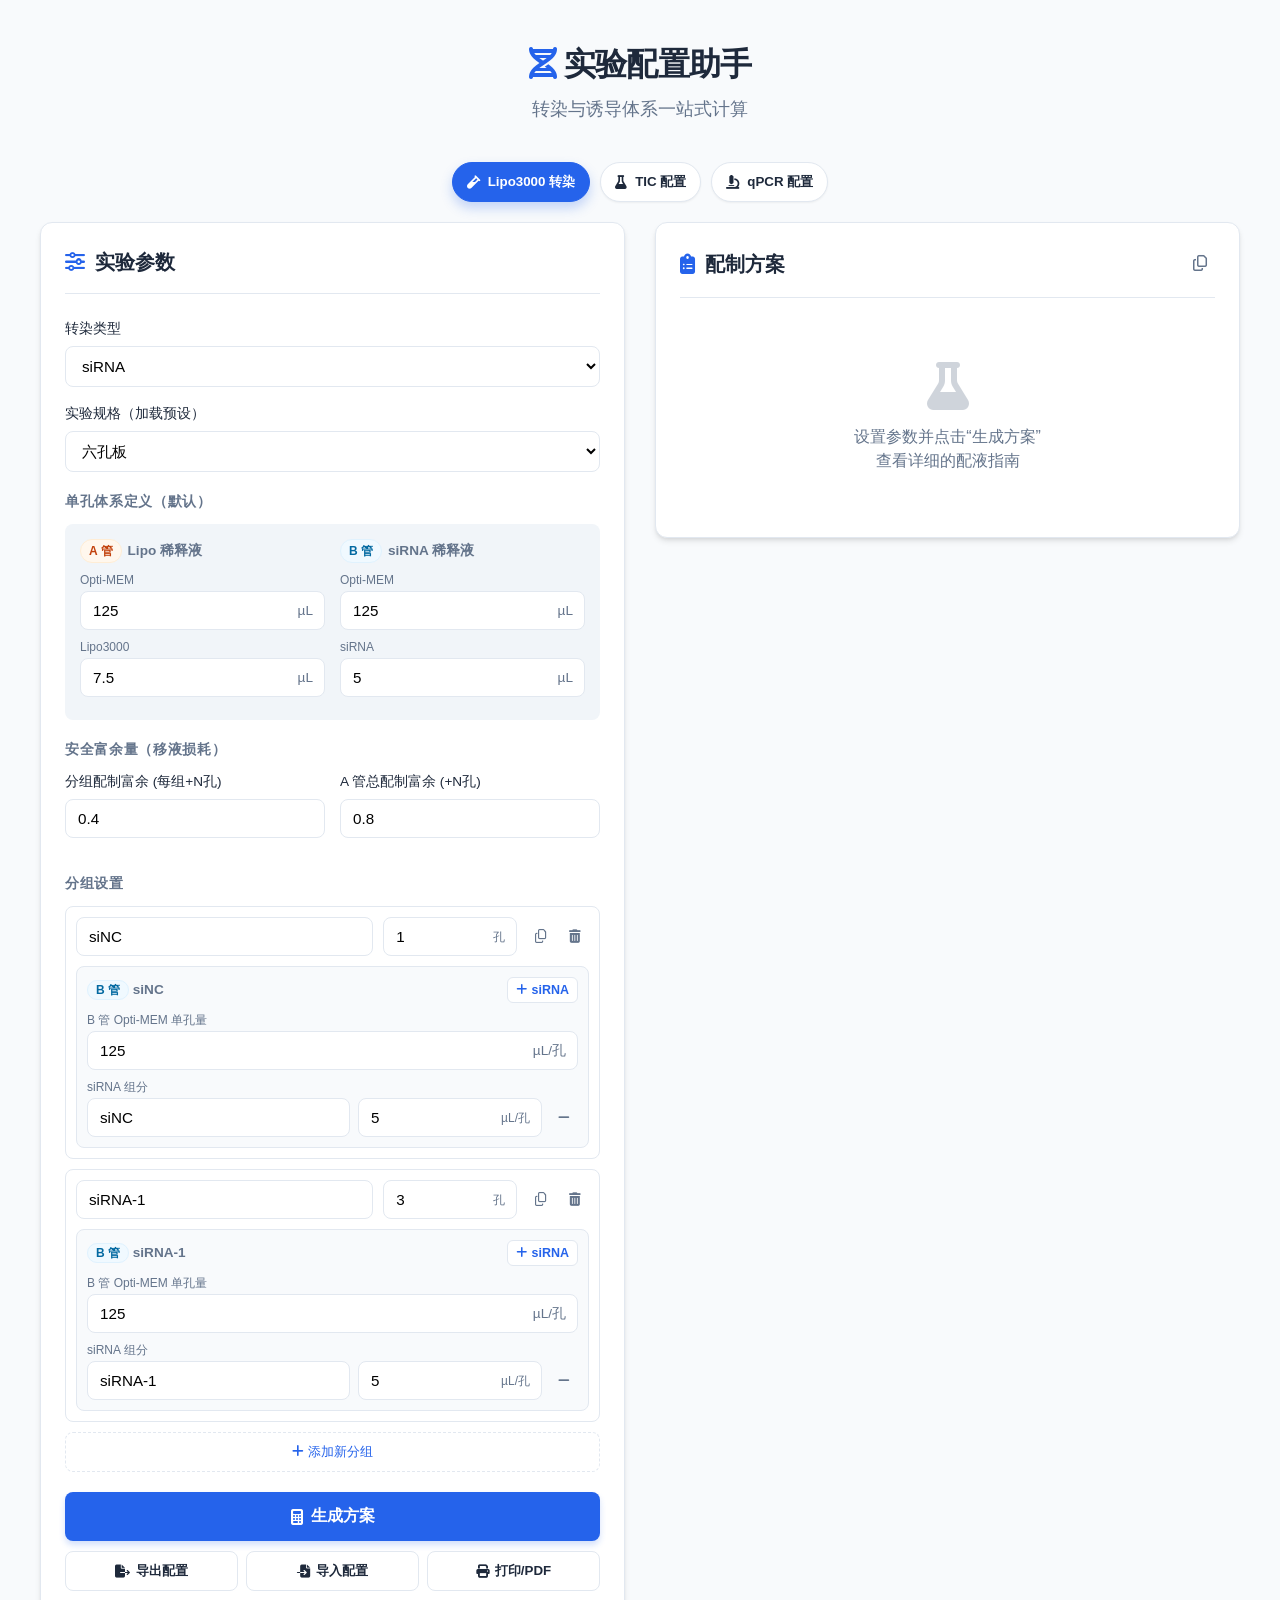
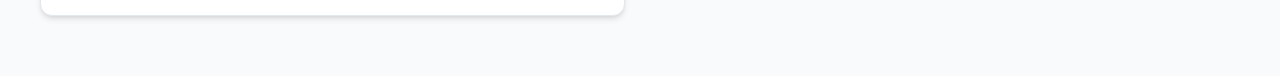
==== commit 54698f05: "Add plasmid Lipo3000 workflow" ====
--- a/index.html
+++ b/index.html
@@ -28,6 +28,14 @@
                     <div class="card-title"><i class="fas fa-sliders-h"></i> 实验参数</div>
                 </div>
 
+                <div class="form-group">
+                    <label>转染类型</label>
+                    <select id="transfectionMode" onchange="switchLipoMode()">
+                        <option value="sirna">siRNA</option>
+                        <option value="plasmid">质粒</option>
+                    </select>
+                </div>
+
                 <!-- Standard Selection -->
                 <div class="form-group">
                     <label>实验规格（加载预设）</label>
@@ -55,16 +63,23 @@
                         </div>
                     </div>
                     <div class="vol-box">
-                        <h4><span class="tag tag-b">B 管</span> siRNA 稀释液</h4>
+                        <h4><span class="tag tag-b">B 管</span> <span id="tubeBTitle">siRNA 稀释液</span></h4>
                         <label class="input-label-small">Opti-MEM</label>
                         <div class="input-with-unit">
                             <input type="number" id="volOptiB" step="1">
                             <span>µL</span>
                         </div>
-                        <label class="input-label-small">siRNA</label>
+                        <label class="input-label-small" id="payloadDefaultLabel">siRNA</label>
                         <div class="input-with-unit">
                             <input type="number" id="volSiRNA" step="0.1">
                             <span>µL</span>
+                        </div>
+                        <div id="p3000DefaultBlock" class="p3000-field" style="display:none;">
+                            <label class="input-label-small">P3000</label>
+                            <div class="input-with-unit">
+                                <input type="number" id="volP3000" step="0.1">
+                                <span>µL</span>
+                            </div>
                         </div>
                     </div>
                 </div>
@@ -180,19 +195,19 @@
                     <div class="section-title">母液浓度</div>
                     <div class="volume-grid">
                         <div class="vol-box">
-                            <label class="input-label-small">TNF (ng/mL)</label>
+                            <label class="input-label-small">TNF (ng/mL，200ul分装)</label>
                             <div class="input-with-unit">
                                 <input type="number" id="ticTnfStock" value="2500" step="10" min="0">
                                 <span>ng/mL</span>
                             </div>
-                            <label class="input-label-small">IL-1α (ng/mL)</label>
+                            <label class="input-label-small">IL-1α (ng/mL，50ul分装)</label>
                             <div class="input-with-unit">
                                 <input type="number" id="ticIl1Stock" value="2500" step="10" min="0">
                                 <span>ng/mL</span>
                             </div>
                         </div>
                         <div class="vol-box">
-                            <label class="input-label-small">C1q (mg/mL)</label>
+                            <label class="input-label-small">C1q (mg/mL，10ul分装)</label>
                             <div class="input-with-unit">
                                 <input type="number" id="ticC1qStock" value="1.04" step="0.01" min="0">
                                 <span>mg/mL</span>
@@ -224,27 +239,44 @@
                     </div>
 
                     <div class="section-title">培养体系</div>
+                    <div class="form-group">
+                        <label>培养板规格（加载默认每孔体积）</label>
+                        <select id="ticPlateType" onchange="loadTicPreset()">
+                            <option value="6well">六孔板</option>
+                            <option value="12well">12孔板</option>
+                        </select>
+                    </div>
                     <div style="display: grid; grid-template-columns: 1fr 1fr; gap: 15px;">
                         <div class="form-group">
-                            <label>需要孔数</label>
-                            <input type="number" id="ticWells" value="6" min="1" step="1">
-                        </div>
-                        <div class="form-group">
                             <label>每孔体积</label>
                             <div class="input-with-unit">
                                 <input type="number" id="ticVolPerWell" value="2" min="0.1" step="0.1">
                                 <span>mL</span>
                             </div>
                         </div>
-                    </div>
-                    <div class="form-group">
-                        <label>富余孔数</label>
-                        <input type="number" id="ticExtraWells" value="1" min="0" step="1">
-                    </div>
+                        <div class="form-group">
+                            <label>每组富余孔数</label>
+                            <input type="number" id="ticExtraWells" value="1" min="0" step="1">
+                        </div>
+                    </div>
+                    <div class="form-group">
+                        <label>1X TIC 工作液分装富余（+N孔）</label>
+                        <input type="number" id="ticMixExtraWells" value="0.5" min="0" step="0.1">
+                    </div>
+
+                    <div class="section-title">TIC 处理组</div>
+                    <div id="ticGroupsList" class="group-list"></div>
+                    <button class="btn-add" onclick="addTicGroup()"><i class="fas fa-plus"></i> 添加处理组</button>
 
                     <button class="btn-primary" onclick="calculateTic()">
                         <i class="fas fa-calculator"></i> 生成方案
                     </button>
+                    <div class="action-grid">
+                        <button class="btn-secondary" onclick="exportTicConfig()"><i class="fas fa-file-export"></i> 导出配置</button>
+                        <button class="btn-secondary" onclick="triggerImportTicConfig()"><i class="fas fa-file-import"></i> 导入配置</button>
+                        <button class="btn-secondary" onclick="exportTicPrintPdf()"><i class="fas fa-print"></i> 打印/PDF</button>
+                    </div>
+                    <input type="file" id="ticConfigFile" accept="application/json,.json" style="display:none;" onchange="importTicConfig(event)">
                 </section>
 
                 <section class="card" id="ticResultContainer">
@@ -267,7 +299,7 @@
                         <div class="recipe-block">
                             <div class="recipe-header">
                                 <h3>1. TIC 混合液配制</h3>
-                                <span class="tag tag-a">总体系</span>
+                                <span class="tag tag-a">1X 工作液</span>
                             </div>
                             <table class="data-table">
                                 <thead>
@@ -292,14 +324,18 @@
 
                         <div class="recipe-block">
                             <div class="recipe-header">
-                                <h3>3. 每管配制量</h3>
-                                <span class="tag tag-b">同规格分装</span>
+                                <h3>3. 各组稀释与加样</h3>
+                                <span class="tag tag-b">按倍数</span>
                             </div>
                             <table class="data-table">
                                 <thead>
                                     <tr>
-                                        <th>成分</th>
-                                        <th>每管加入量</th>
+                                        <th>处理组</th>
+                                        <th>TIC 倍数</th>
+                                        <th>孔数</th>
+                                        <th>1X TIC</th>
+                                        <th>培养基</th>
+                                        <th>总量</th>
                                     </tr>
                                 </thead>
                                 <tbody id="ticPerTubeBody">
@@ -329,7 +365,7 @@
                         <div class="card-title"><i class="fas fa-sliders-h"></i> qPCR 参数</div>
                     </div>
 
-                    <div class="section-title">逆转录输入（20µl体系）</div>
+                    <div class="section-title">逆转录因子输入（20ul体系）</div>
                     <div class="form-group">
                         <label>目标逆转录 RNA 含量 (ng)</label>
                         <div class="tooltip-container">
@@ -338,7 +374,7 @@
                         </div>
                     </div>
 
-                    <div class="section-title">qPCR cDNA 输入</div>
+                    <div class="section-title">qPCR cDNA输入</div>
                     <div class="form-group">
                         <label class="label-with-tip">每孔加入 cDNA 含量 (ng) <span class="inline-tip">建议 5-10 ng</span></label>
                         <div class="tooltip-container">
@@ -355,7 +391,7 @@
                         </div>
                         <div class="form-group">
                             <label>富余孔数</label>
-                            <input type="number" id="qpcrExtraWells" value="2" min="0" step="1">
+                            <input type="number" id="qpcrExtraWells" value="3" min="0" step="1">
                         </div>
                     </div>
 
@@ -370,6 +406,12 @@
                     <button class="btn-primary" onclick="calculateQpcr()">
                         <i class="fas fa-calculator"></i> 生成方案
                     </button>
+                    <div class="action-grid">
+                        <button class="btn-secondary" onclick="exportQpcrConfig()"><i class="fas fa-file-export"></i> 导出配置</button>
+                        <button class="btn-secondary" onclick="triggerImportQpcrConfig()"><i class="fas fa-file-import"></i> 导入配置</button>
+                        <button class="btn-secondary" onclick="exportQpcrPrintPdf()"><i class="fas fa-print"></i> 打印/PDF</button>
+                    </div>
+                    <input type="file" id="qpcrConfigFile" accept="application/json,.json" style="display:none;" onchange="importQpcrConfig(event)">
                 </section>
 
                 <section class="card" id="qpcrResultContainer">
--- a/style.css
+++ b/style.css
@@ -274,6 +274,16 @@
     align-items: center;
 }
 
+.group-actions {
+    display: flex;
+    justify-content: flex-end;
+    gap: 6px;
+}
+
+.tic-group-row {
+    grid-template-columns: minmax(130px, 1fr) minmax(80px, 0.35fr) minmax(90px, 0.4fr) auto;
+}
+
 .group-b-config {
     background: #f8fafc;
     border: 1px solid var(--border);
@@ -622,6 +632,11 @@
     font-weight: 700;
 }
 
+.print-label-row td {
+    background: #f3f4f6;
+    font-weight: 700;
+}
+
 .print-group-grid {
     display: grid;
     grid-template-columns: repeat(2, minmax(0, 1fr));
@@ -649,6 +664,54 @@
     padding: 7px 8px;
     font-size: 9.5pt;
     page-break-inside: avoid;
+}
+
+.print-plate-table {
+    table-layout: fixed;
+    font-size: 7.5pt;
+    margin-bottom: 8px;
+}
+
+.print-plate-title {
+    font-size: 9pt;
+    margin: 6px 0 4px;
+}
+
+.print-plate-table th,
+.print-plate-table td {
+    text-align: center;
+    padding: 3px 2px;
+    white-space: normal;
+}
+
+.print-plate-table th span {
+    display: block;
+    color: #4b5563;
+    font-size: 6.5pt;
+    line-height: 1.1;
+    overflow: hidden;
+    text-overflow: ellipsis;
+}
+
+.plate-cell-print {
+    color: #9ca3af;
+}
+
+.plate-cell-print.filled {
+    color: #111827;
+    font-weight: 700;
+    background: #eff6ff;
+}
+
+.plate-cell-print strong {
+    font-size: 6.5pt;
+}
+
+.plate-cell-print span,
+.plate-cell-print small {
+    color: #4b5563;
+    font-size: 5.8pt;
+    line-height: 1.1;
 }
 
 .btn-copy {
@@ -789,7 +852,7 @@
 .plate-cell {
     background: #fefefe;
     width: 72px;
-    height: 32px;
+    height: 42px;
 }
 
 .plate-cell.empty {
@@ -805,6 +868,29 @@
     color: #2563eb;
     font-size: 0.8rem;
     font-weight: 700;
+}
+
+.plate-gene {
+    color: #1d4ed8;
+    font-size: 0.68rem;
+    font-weight: 700;
+    line-height: 1.1;
+    max-width: 68px;
+    overflow: hidden;
+    text-overflow: ellipsis;
+    white-space: nowrap;
+    margin: 0 auto;
+}
+
+.plate-sample {
+    color: var(--text-muted);
+    font-size: 0.6rem;
+    line-height: 1.1;
+    max-width: 68px;
+    overflow: hidden;
+    text-overflow: ellipsis;
+    white-space: nowrap;
+    margin: 2px auto 0;
 }
 
 .axis-main {
@@ -837,9 +923,13 @@
 
 #module-qpcr .qpcr-gene-item {
     display: grid;
-    grid-template-columns: minmax(220px, 1fr) auto;
+    grid-template-columns: minmax(180px, 1fr) auto auto;
     gap: 10px;
     align-items: center;
+}
+
+#module-qpcr .qpcr-ref-tip {
+    white-space: nowrap;
 }
 
 #module-qpcr .qpcr-group-item .input-with-unit {
@@ -882,6 +972,10 @@
         justify-self: end;
     }
 
+    .group-actions {
+        justify-self: end;
+    }
+
     #module-qpcr .card-header {
         align-items: flex-start;
         gap: 8px;
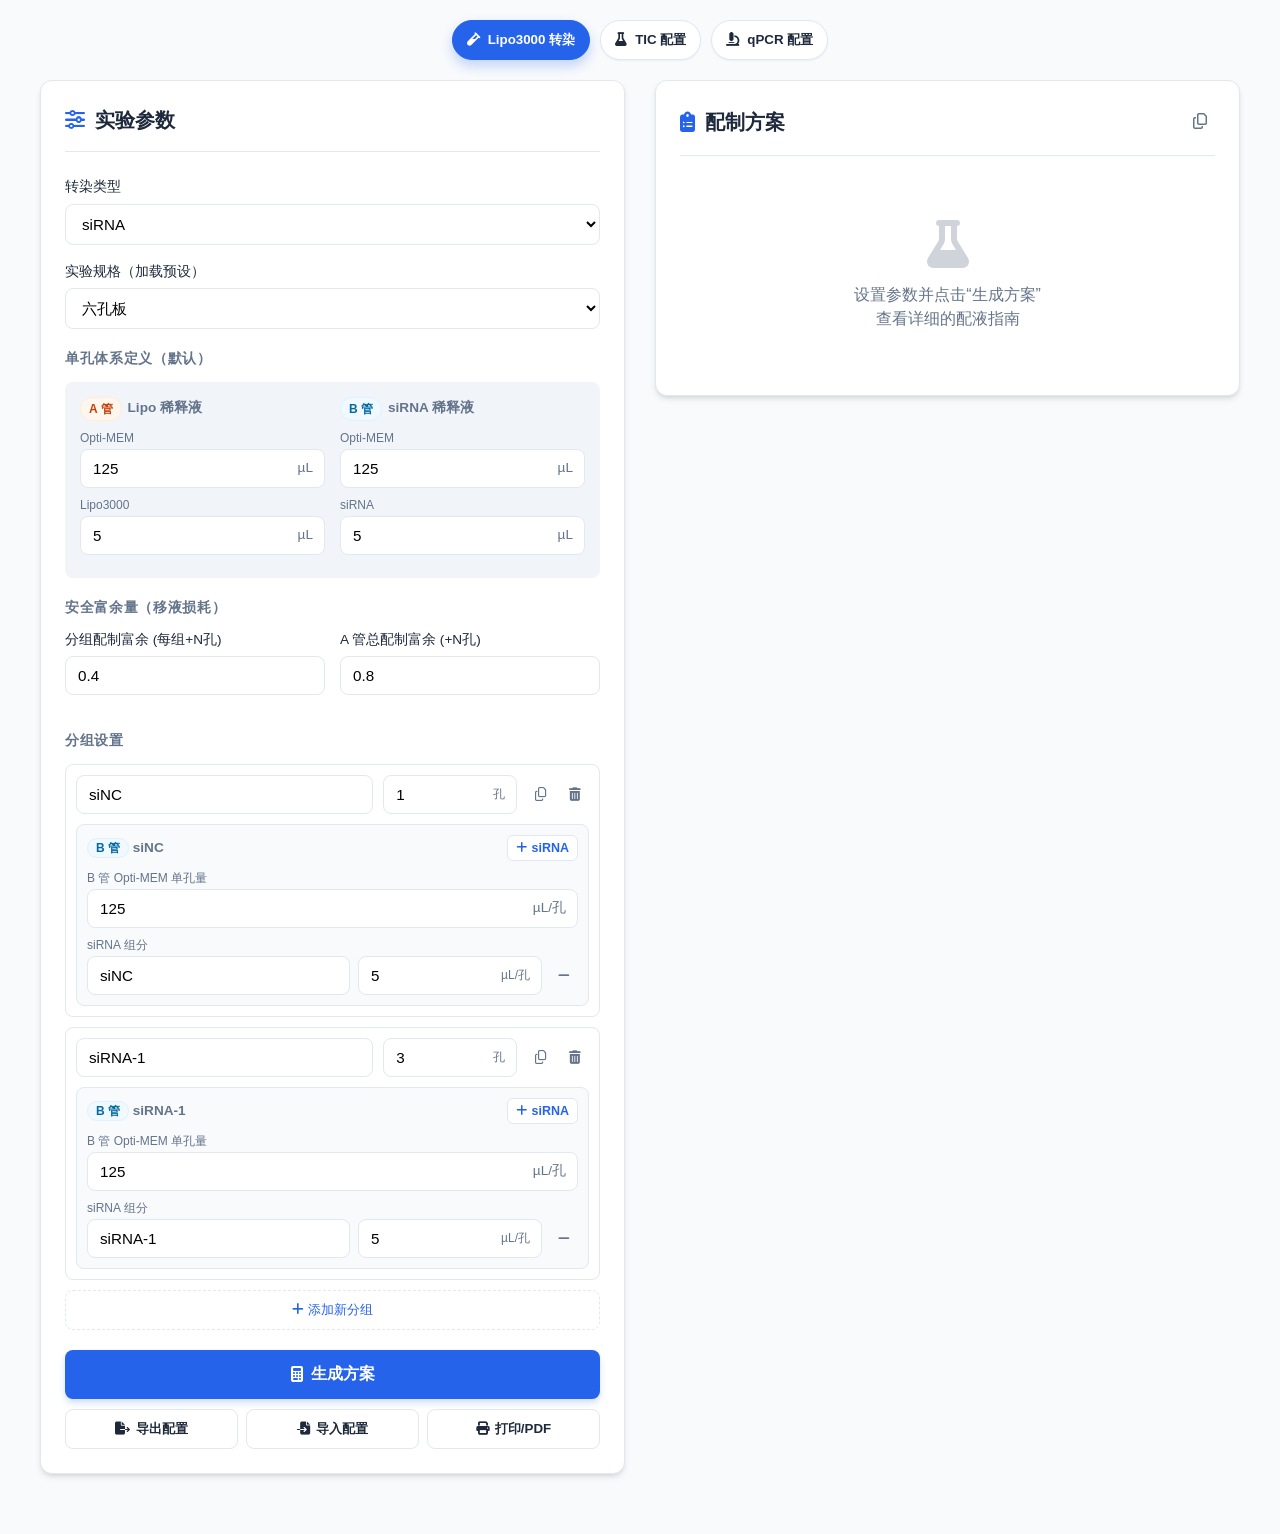
==== commit e052b19b: "Remove large heading from the tool workspace" ====
--- a/index.html
+++ b/index.html
@@ -9,11 +9,6 @@
 </head>
 <body>
     <div class="container">
-        <header>
-            <h1><i class="fas fa-dna" style="color: var(--primary);"></i> 实验配置助手</h1>
-            <p>转染与诱导体系一站式计算</p>
-        </header>
-
         <div class="tabs">
             <button class="tab-btn active" data-target="module-lipo"><i class="fas fa-vial"></i> Lipo3000 转染</button>
             <button class="tab-btn" data-target="module-tic"><i class="fas fa-flask"></i> TIC 配置</button>
--- a/style.css
+++ b/style.css
@@ -34,26 +34,6 @@
     padding-bottom: 40px;
 }
 
-/* Header */
-header {
-    text-align: center;
-    margin-bottom: 40px;
-    padding-top: 20px;
-}
-
-header h1 {
-    font-size: 2rem;
-    font-weight: 800;
-    color: var(--text-main);
-    letter-spacing: -0.025em;
-    margin-bottom: 8px;
-}
-
-header p {
-    color: var(--text-muted);
-    font-size: 1.1rem;
-}
-
 /* Tabs */
 .tabs {
     display: flex;
@@ -534,6 +514,12 @@
     color: var(--primary);
 }
 
+.val-warning {
+    color: #c2410c !important;
+    background: #fff7ed;
+    font-weight: 700;
+}
+
 .group-card {
     background: #f8fafc;
     border-radius: 8px;
@@ -698,9 +684,10 @@
 }
 
 .plate-cell-print.filled {
-    color: #111827;
-    font-weight: 700;
-    background: #eff6ff;
+    color: var(--gene-text, #111827);
+    font-weight: 700;
+    background: var(--gene-bg, #eff6ff);
+    border-color: var(--gene-border, #bfdbfe);
 }
 
 .plate-cell-print strong {
@@ -861,7 +848,8 @@
 }
 
 .plate-cell.filled {
-    background: #eff6ff;
+    background: var(--gene-bg, #eff6ff);
+    border-color: var(--gene-border, #bfdbfe);
 }
 
 .well-dot {
@@ -871,7 +859,7 @@
 }
 
 .plate-gene {
-    color: #1d4ed8;
+    color: var(--gene-text, #1d4ed8);
     font-size: 0.68rem;
     font-weight: 700;
     line-height: 1.1;
@@ -893,6 +881,31 @@
     margin: 2px auto 0;
 }
 
+.plate-gene-legend {
+    display: flex;
+    flex-wrap: wrap;
+    gap: 6px 12px;
+    margin: 7px 0;
+}
+
+.plate-gene-key {
+    display: inline-flex;
+    align-items: center;
+    gap: 5px;
+    color: var(--gene-text);
+    font-size: 0.72rem;
+    font-weight: 700;
+}
+
+.plate-gene-key i {
+    width: 11px;
+    height: 11px;
+    border: 1px solid var(--gene-border);
+    background: var(--gene-bg);
+    border-radius: 2px;
+    flex: 0 0 auto;
+}
+
 .axis-main {
     font-weight: 700;
     color: var(--text-main);
